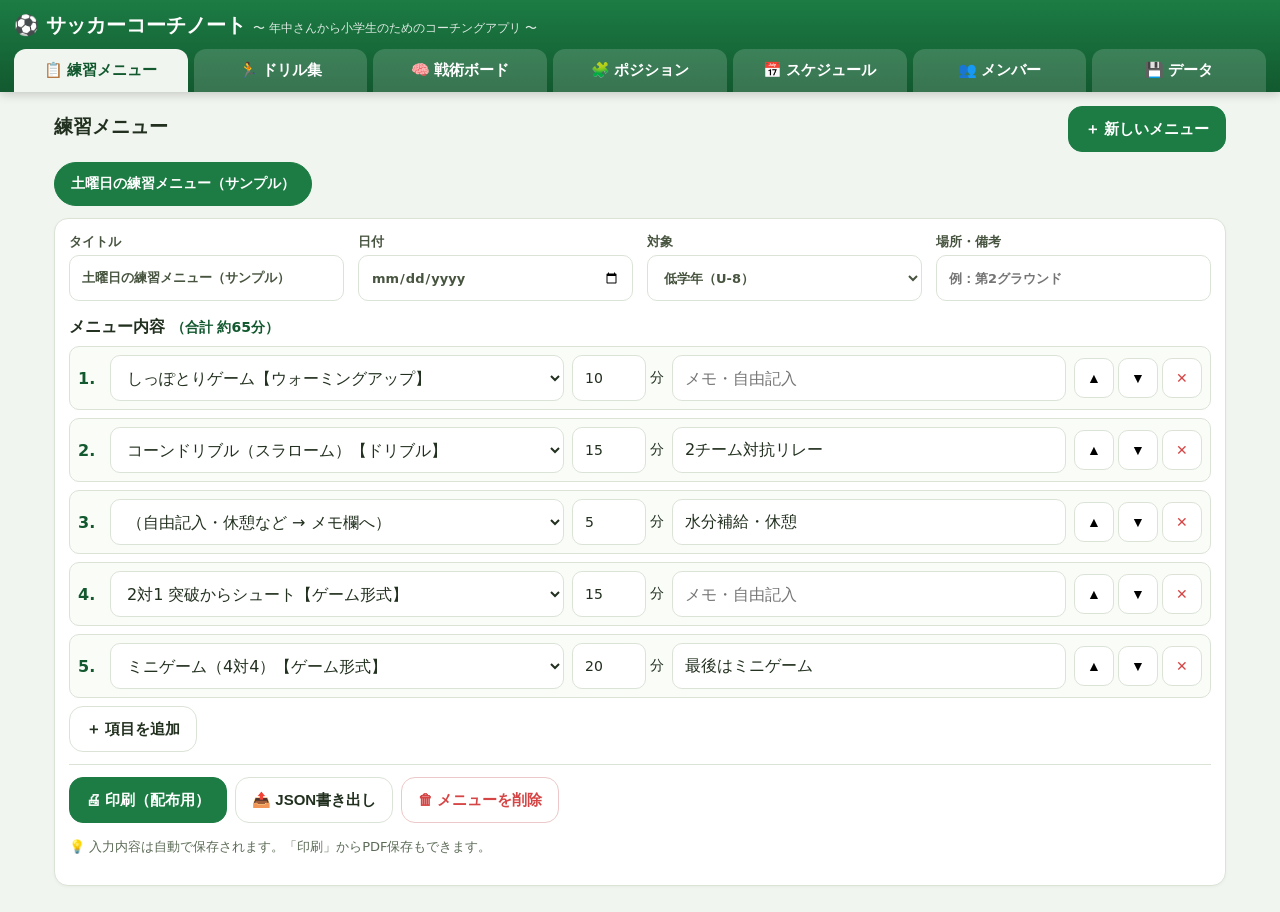
==== index.html @ ff8d27e5 "権限・学年・スケジュール/出欠/結果・パスワード再設定を追加 コア(両バージョン共通)： - スケジュール機能：練習/試合/その他の予定を日時・場所・対戦相手・メニュー付きで管理 - 参加状況(出席/" ====
<!DOCTYPE html>
<html lang="ja">
<head>
<meta charset="utf-8">
<meta name="viewport" content="width=device-width, initial-scale=1, viewport-fit=cover">
<meta name="apple-mobile-web-app-capable" content="yes">
<title>サッカーコーチノート</title>
<link rel="icon" href="data:image/svg+xml,%3Csvg xmlns='http://www.w3.org/2000/svg' viewBox='0 0 100 100'%3E%3Ctext y='.9em' font-size='90'%3E%E2%9A%BD%3C/text%3E%3C/svg%3E">
<link rel="stylesheet" href="css/style.css">
</head>
<body>
<div id="app">

  <header class="app-header">
    <h1>⚽ サッカーコーチノート <small>〜 年中さんから小学生のためのコーチングアプリ 〜</small></h1>
    <nav class="tabs">
      <button class="tab-btn active" data-tab="menus">📋 練習メニュー</button>
      <button class="tab-btn" data-tab="drills">🏃 ドリル集</button>
      <button class="tab-btn" data-tab="board">🧠 戦術ボード</button>
      <button class="tab-btn" data-tab="formation">🧩 ポジション</button>
      <button class="tab-btn" data-tab="schedule">📅 スケジュール</button>
      <button class="tab-btn" data-tab="roster">👥 メンバー</button>
      <button class="tab-btn" data-tab="data">💾 データ</button>
    </nav>
  </header>

  <main>

    <!-- ============ 練習メニュー ============ -->
    <section id="tab-menus" class="tab active">
      <div class="pane-head">
        <h2>練習メニュー</h2>
        <button id="menu-new" class="btn primary">＋ 新しいメニュー</button>
      </div>
      <div id="menu-list" class="chip-list"></div>

      <div id="menu-editor" class="card hidden">
        <div class="form-grid">
          <label>タイトル<input id="menu-title" placeholder="例：土曜日の練習"></label>
          <label>日付<input id="menu-date" type="date"></label>
          <label>対象<select id="menu-age"></select></label>
          <label>場所・備考<input id="menu-note" placeholder="例：第2グラウンド"></label>
        </div>

        <h3>メニュー内容 <span id="menu-total" class="total"></span></h3>
        <div id="menu-items"></div>
        <button id="menu-add-item" class="btn">＋ 項目を追加</button>

        <div class="btn-row end">
          <button id="menu-print" class="btn primary">🖨 印刷（配布用）</button>
          <button id="menu-export" class="btn">📤 JSON書き出し</button>
          <button id="menu-delete" class="btn danger">🗑 メニューを削除</button>
        </div>
        <p class="hint">💡 入力内容は自動で保存されます。「印刷」からPDF保存もできます。</p>
      </div>
    </section>

    <!-- ============ ドリル集 ============ -->
    <section id="tab-drills" class="tab">
      <div class="pane-head">
        <h2>ドリル集（練習の引き出し）</h2>
        <button id="drill-new" class="btn primary">＋ 新しいドリル</button>
      </div>

      <div id="drill-form" class="card hidden">
        <h3 id="drill-form-title">新しいドリル</h3>
        <div class="form-grid">
          <label>ドリル名<input id="df-name" placeholder="例：鳥かごパス"></label>
          <label>カテゴリ<select id="df-category"></select></label>
          <label>対象年齢<select id="df-age"></select></label>
          <label>目安時間（分）<input id="df-duration" type="number" min="0" max="180" inputmode="numeric"></label>
          <label>人数<input id="df-players" placeholder="例：4人1組"></label>
          <label>用具<input id="df-equipment" placeholder="例：コーン4個、ビブス"></label>
        </div>
        <label class="block">やり方<textarea id="df-desc" rows="4" placeholder="ルール・進め方を書きます"></textarea></label>
        <label class="block">コーチングポイント<textarea id="df-points" rows="3" placeholder="声かけのポイントなど"></textarea></label>
        <label class="block">図（戦術ボードで作成したもの）<select id="df-board"></select></label>
        <div class="btn-row end">
          <button id="df-save" class="btn primary">保存</button>
          <button id="df-cancel" class="btn">キャンセル</button>
          <button id="df-delete" class="btn danger hidden">削除</button>
        </div>
      </div>

      <div id="drill-list" class="drill-grid"></div>
    </section>

    <!-- ============ 戦術ボード ============ -->
    <section id="tab-board" class="tab">
      <div class="pane-head">
        <h2>戦術ボード</h2>
        <span class="hint">駒を置く → 指でドラッグして動かす／タップで番号・文字を変更</span>
      </div>

      <div class="board-layout">
        <div class="board-main">
          <div class="toolbar" id="board-tools">
            <button class="tool active" data-tool="select">✋ 移動</button>
            <button class="tool" data-tool="home">🔵 味方</button>
            <button class="tool" data-tool="away">🔴 相手</button>
            <button class="tool" data-tool="ball">⚽ ボール</button>
            <button class="tool" data-tool="cone">🔺 コーン</button>
            <button class="tool" data-tool="marker">🟡 マーカー</button>
            <button class="tool" data-tool="goal">🥅 ゴール</button>
            <button class="tool" data-tool="arrow">➡ 動き</button>
            <button class="tool" data-tool="parrow">⤍ パス(点線)</button>
            <button class="tool" data-tool="pen">✏️ ペン</button>
            <button class="tool" data-tool="text">🔤 文字</button>
            <button class="tool" data-tool="erase">🧹 消す</button>
          </div>
          <div class="toolbar sub">
            <span class="tb-label">色</span>
            <span id="board-colors" class="swatches"></span>
            <select id="board-field" class="field-select"></select>
            <button id="board-undo" class="btn small">↩ 戻す</button>
            <button id="board-clear" class="btn small danger">全消去</button>
          </div>

          <svg id="board-svg" xmlns="http://www.w3.org/2000/svg"></svg>

          <div class="btn-row board-actions">
            <input id="board-name" placeholder="ボード名（例：コーナーキックの守備）">
            <button id="board-save" class="btn primary">💾 保存</button>
            <button id="board-newbtn" class="btn">＋ 新規</button>
            <button id="board-png" class="btn">🖼 PNG保存</button>
            <button id="board-print" class="btn">🖨 印刷</button>
            <span id="board-status" class="status"></span>
          </div>
        </div>

        <aside class="board-side">
          <h3>保存したボード</h3>
          <div id="board-list"></div>
        </aside>
      </div>
    </section>

    <!-- ============ ポジション ============ -->
    <section id="tab-formation" class="tab">
      <div class="pane-head">
        <h2>ポジション（フォーメーション）</h2>
        <span class="hint">選手をドラッグで移動／タップで名前を入力</span>
      </div>

      <div class="board-layout">
        <div class="board-main">
          <div class="toolbar sub">
            <select id="fm-format" class="field-select"></select>
            <select id="fm-preset" class="field-select"></select>
            <input id="fm-name" placeholder="名前（例：vs ○○FC 前半）">
          </div>
          <svg id="formation-svg" xmlns="http://www.w3.org/2000/svg" class="formation"></svg>
          <div class="btn-row board-actions">
            <button id="fm-save" class="btn primary">💾 保存</button>
            <button id="fm-new" class="btn">＋ 新規</button>
            <button id="fm-png" class="btn">🖼 PNG保存</button>
            <button id="fm-print" class="btn">🖨 印刷</button>
            <span id="fm-status" class="status"></span>
          </div>
        </div>

        <aside class="board-side">
          <h3>保存したポジション表</h3>
          <div id="formation-list"></div>
        </aside>
      </div>
    </section>

    <!-- ============ スケジュール ============ -->
    <section id="tab-schedule" class="tab">
      <div class="pane-head">
        <h2>スケジュール（練習・試合・出欠・結果）</h2>
        <div class="btn-row" style="margin-top:0">
          <button id="event-new" class="btn primary coach-only">＋ 新しい予定</button>
          <button id="schedule-print" class="btn">🖨 一覧を印刷</button>
          <button id="schedule-export" class="btn">📤 JSON書き出し</button>
        </div>
      </div>

      <div id="event-form" class="card hidden coach-only" data-id="" data-new="">
        <h3 id="event-form-title">新しい予定</h3>
        <div class="form-grid">
          <label>種別
            <select id="ef-type">
              <option value="practice">練習</option>
              <option value="match">試合</option>
              <option value="other">その他</option>
            </select>
          </label>
          <label>内容・タイトル<input id="ef-title" placeholder="例：土曜練習／練習試合 vs ○○FC"></label>
          <label>日付<input id="ef-date" type="date"></label>
          <label>開始<input id="ef-start" type="time"></label>
          <label>終了<input id="ef-end" type="time"></label>
          <label>場所<input id="ef-place" placeholder="例：第2グラウンド"></label>
          <label id="ef-opponent-wrap">対戦相手<input id="ef-opponent" placeholder="例：さくらFC"></label>
          <label>練習メニュー<select id="ef-menu"></select></label>
        </div>
        <label class="block">メモ・連絡事項<textarea id="ef-note" rows="2" placeholder="集合時間・持ち物など"></textarea></label>
        <div class="btn-row end">
          <button id="ef-save" class="btn primary">保存</button>
          <button id="ef-cancel" class="btn">キャンセル</button>
        </div>
      </div>

      <div class="schedule-layout">
        <div id="event-list" class="event-list"></div>
        <div id="event-detail" class="card hidden"></div>
      </div>
    </section>

    <!-- ============ メンバー ============ -->
    <section id="tab-roster" class="tab">
      <div class="pane-head">
        <h2>メンバー（名簿）</h2>
        <div class="btn-row" style="margin-top:0">
          <button id="roster-new" class="btn primary coach-only">＋ メンバーを追加</button>
          <button id="roster-print" class="btn">🖨 名簿を印刷</button>
        </div>
      </div>

      <div id="member-form" class="card hidden coach-only">
        <h3 id="member-form-title">新しいメンバー</h3>
        <div class="form-grid">
          <label>名前<input id="mf-name" placeholder="例：たろう"></label>
          <label>学年<select id="mf-grade"></select></label>
          <label>背番号<input id="mf-number" inputmode="numeric" placeholder="例：7"></label>
          <label>メモ<input id="mf-note" placeholder="例：ポジションGK・保護者連絡先など"></label>
        </div>
        <div class="btn-row end">
          <button id="mf-save" class="btn primary">保存</button>
          <button id="mf-cancel" class="btn">キャンセル</button>
          <button id="mf-delete" class="btn danger hidden">削除</button>
        </div>
      </div>

      <div id="roster-list" class="drill-grid"></div>
    </section>

    <!-- ============ データ管理 ============ -->
    <section id="tab-data" class="tab">
      <h2>データ管理</h2>
      <div class="card">
        <p id="data-stats"></p>
        <div class="btn-row">
          <button id="data-export" class="btn primary">📤 全データを書き出す（JSON）</button>
          <button id="data-import" class="btn coach-only">📥 データを読み込む</button>
          <input type="file" id="data-file" accept=".json,application/json" hidden>
          <button id="data-reset" class="btn danger coach-only">🗑 全データを削除（初期化）</button>
        </div>
        <p class="hint">
          ・データはこの端末のブラウザ内に自動保存されます。<br>
          ・「書き出す」で作ったJSONファイルを、別のタブレットで「読み込む」と同じデータを使えます。<br>
          ・練習メニュー単体のJSONは、メニュー画面の「JSON書き出し」から出力できます（読み込むと追加取り込みされます）。<br>
          ・図はPNG画像として保存でき、各画面の「印刷」からは紙の配布資料やPDFを作成できます。
        </p>
      </div>
    </section>

  </main>
</div>

<!-- 印刷用領域（印刷時のみ表示） -->
<div id="print-area"></div>

<script src="js/board.js"></script>
<script src="js/app.js"></script>
</body>
</html>
---- css/style.css ----
/* =========================================================
 * サッカーコーチノート スタイル（タブレット優先）
 * ======================================================= */
:root {
  --green: #1c7c44;
  --green-dark: #12592f;
  --bg: #f1f5ef;
  --card: #ffffff;
  --line: #dbe3d7;
  --text: #22301f;
  --accent: #1f6fe0;
  --danger: #d64545;
  --radius: 14px;
}

* { box-sizing: border-box; -webkit-tap-highlight-color: transparent; }

body {
  margin: 0;
  font-family: system-ui, -apple-system, "Segoe UI", "Hiragino Kaku Gothic ProN", "Noto Sans JP", sans-serif;
  background: var(--bg);
  color: var(--text);
  -webkit-text-size-adjust: 100%;
}

/* ---- ヘッダー・タブ ---- */
.app-header {
  position: sticky;
  top: 0;
  z-index: 20;
  background: linear-gradient(180deg, var(--green), var(--green-dark));
  color: #fff;
  padding: 10px 14px 0;
  box-shadow: 0 2px 10px rgba(0, 0, 0, 0.2);
}
.app-header h1 { font-size: 20px; margin: 2px 0 10px; }
.app-header h1 small { font-size: 12px; font-weight: 500; opacity: 0.85; }

.tabs { display: flex; gap: 6px; overflow-x: auto; }
.tab-btn {
  flex: 1;
  min-width: 108px;
  padding: 12px 6px;
  font-size: 15px;
  font-weight: 700;
  border: none;
  border-radius: 12px 12px 0 0;
  background: rgba(255, 255, 255, 0.16);
  color: #fff;
  cursor: pointer;
  white-space: nowrap;
}
.tab-btn.active { background: var(--bg); color: var(--green-dark); }

main { padding: 14px; max-width: 1200px; margin: 0 auto; }
.tab { display: none; }
.tab.active { display: block; }

h2 { font-size: 19px; margin: 6px 0 10px; }
h3 { font-size: 16px; margin: 16px 0 8px; }

.pane-head { display: flex; align-items: center; justify-content: space-between; gap: 10px; flex-wrap: wrap; }
.hidden { display: none !important; }
.hint { color: #5c6b57; font-size: 13px; line-height: 1.7; }
.total { color: var(--green-dark); font-size: 14px; }
.status { color: var(--green-dark); font-weight: 700; font-size: 14px; }

/* ---- ボタン・カード ---- */
.btn {
  min-height: 46px;
  padding: 8px 16px;
  font-size: 15px;
  font-weight: 700;
  border: 1.5px solid var(--line);
  border-radius: var(--radius);
  background: #fff;
  color: var(--text);
  cursor: pointer;
}
.btn:active { transform: scale(0.97); }
.btn.primary { background: var(--green); border-color: var(--green); color: #fff; }
.btn.danger { color: var(--danger); border-color: #ecc8c8; }
.btn.small { min-height: 38px; padding: 4px 10px; font-size: 13px; }
.btn-row { display: flex; gap: 8px; flex-wrap: wrap; align-items: center; margin-top: 12px; }
.btn-row.end { border-top: 1px solid var(--line); padding-top: 12px; }

.icon-btn {
  min-width: 40px;
  min-height: 40px;
  border: 1.5px solid var(--line);
  border-radius: 10px;
  background: #fff;
  font-size: 14px;
  cursor: pointer;
}
.icon-btn.danger { color: var(--danger); }

.card {
  background: var(--card);
  border: 1px solid var(--line);
  border-radius: var(--radius);
  padding: 14px;
  margin: 12px 0;
  box-shadow: 0 1px 3px rgba(0, 0, 0, 0.04);
}

/* ---- フォーム ---- */
input, select, textarea {
  font: inherit;
  color: inherit;
  border: 1.5px solid var(--line);
  border-radius: 10px;
  padding: 10px 12px;
  background: #fff;
  min-height: 46px;
  max-width: 100%;
}
textarea { min-height: 0; line-height: 1.6; }
input:focus, select:focus, textarea:focus { outline: 2px solid var(--green); outline-offset: 0; border-color: var(--green); }

.form-grid {
  display: grid;
  grid-template-columns: repeat(auto-fit, minmax(220px, 1fr));
  gap: 10px 14px;
}
.form-grid label, label.block { display: flex; flex-direction: column; gap: 4px; font-size: 13px; font-weight: 700; color: #47543f; }
label.block { margin-top: 10px; }

/* ---- メニュー一覧チップ ---- */
.chip-list { display: flex; gap: 8px; flex-wrap: wrap; margin: 10px 0; }
.chip {
  padding: 10px 16px;
  min-height: 44px;
  border-radius: 22px;
  border: 1.5px solid var(--line);
  background: #fff;
  font-size: 14px;
  font-weight: 700;
  cursor: pointer;
}
.chip.active { background: var(--green); border-color: var(--green); color: #fff; }

/* ---- メニュー項目 ---- */
.menu-item {
  display: flex;
  align-items: center;
  gap: 8px;
  flex-wrap: wrap;
  padding: 8px;
  border: 1px solid var(--line);
  border-radius: 10px;
  margin-bottom: 8px;
  background: #fafcf8;
}
.mi-num { font-weight: 800; color: var(--green-dark); min-width: 24px; }
.mi-drill { flex: 2 1 220px; }
.mi-time { display: flex; align-items: center; gap: 4px; font-size: 14px; }
.mi-min { width: 74px; }
.mi-note { flex: 2 1 160px; }
.mi-btns { display: flex; gap: 4px; margin-left: auto; }

/* ---- ドリル一覧 ---- */
.drill-grid { display: grid; grid-template-columns: repeat(auto-fill, minmax(300px, 1fr)); gap: 12px; }
.drill-card { margin: 0; display: flex; flex-direction: column; gap: 8px; }
.drill-card-head { display: flex; align-items: center; justify-content: space-between; gap: 8px; font-size: 15px; }
.tag { background: #e7f0e3; color: var(--green-dark); border-radius: 12px; padding: 3px 10px; font-size: 12px; font-weight: 700; white-space: nowrap; }
.drill-card-meta { font-size: 13px; color: #5c6b57; }
.drill-card-desc { font-size: 13px; line-height: 1.7; color: #333; }

/* ---- 戦術ボード ---- */
.board-layout { display: grid; grid-template-columns: minmax(0, 1fr) 280px; gap: 14px; margin-top: 10px; }
@media (max-width: 900px) { .board-layout { grid-template-columns: 1fr; } }

.toolbar { display: flex; gap: 6px; flex-wrap: wrap; margin-bottom: 8px; align-items: center; }
.tool {
  min-height: 46px;
  padding: 6px 12px;
  font-size: 14px;
  font-weight: 700;
  border: 1.5px solid var(--line);
  border-radius: 12px;
  background: #fff;
  cursor: pointer;
}
.tool.active { background: var(--accent); border-color: var(--accent); color: #fff; }
.tb-label { font-size: 13px; font-weight: 700; color: #47543f; }
.swatches { display: flex; gap: 6px; }
.swatch {
  width: 38px;
  height: 38px;
  border-radius: 50%;
  border: 2px solid #c9d2c4;
  cursor: pointer;
  padding: 0;
}
.swatch.active { outline: 3px solid var(--accent); outline-offset: 1px; }
.field-select { min-height: 46px; }

#board-svg {
  width: 100%;
  height: auto;
  max-height: 74vh;
  display: block;
  border-radius: 12px;
  box-shadow: 0 2px 10px rgba(0, 0, 0, 0.12);
  touch-action: none;
  user-select: none;
}
#formation-svg {
  height: 72vh;
  max-width: 100%;
  width: auto;
  display: block;
  margin: 0 auto;
  border-radius: 12px;
  box-shadow: 0 2px 10px rgba(0, 0, 0, 0.12);
  touch-action: none;
  user-select: none;
}

.board-actions input { flex: 1 1 220px; }

.board-side h3 { margin-top: 0; }
.board-item { margin: 0 0 10px; padding: 10px; }
.board-item.active { border-color: var(--green); box-shadow: 0 0 0 2px rgba(28, 124, 68, 0.25); }
.board-item-name { font-size: 13px; font-weight: 700; margin-top: 6px; line-height: 1.5; }
.board-item-name small { color: #5c6b57; font-weight: 500; }
.b-thumb svg { width: 100%; height: auto; display: block; border-radius: 8px; }
.b-thumb.tall svg { max-height: 220px; width: auto; margin: 0 auto; }
.drill-card .b-thumb svg { border-radius: 10px; }

/* =========================================================
 * 印刷
 * ======================================================= */
#print-area { display: none; }

@media print {
  body.printing #app { display: none !important; }
  body.printing #print-area { display: block; }
}

.p-doc { font-size: 12pt; color: #111; }
.p-title {
  font-size: 18pt;
  margin: 0 0 6pt;
  padding-bottom: 4pt;
  border-bottom: 2.5pt solid #1c7c44;
}
.p-meta { font-size: 10.5pt; color: #333; margin-bottom: 10pt; }

.p-drill {
  border: 1pt solid #bbb;
  border-radius: 6pt;
  padding: 8pt 10pt;
  margin-bottom: 8pt;
  break-inside: avoid;
}
.p-drill-head { display: flex; align-items: baseline; gap: 8pt; }
.p-num {
  background: #1c7c44;
  color: #fff;
  border-radius: 50%;
  width: 18pt;
  height: 18pt;
  display: inline-flex;
  align-items: center;
  justify-content: center;
  font-weight: 700;
  font-size: 11pt;
  flex-shrink: 0;
}
.p-drill-name { font-weight: 700; font-size: 13pt; flex: 1; }
.p-min { font-weight: 700; color: #1c7c44; white-space: nowrap; }
.p-tags { font-size: 9.5pt; color: #444; margin: 3pt 0 0 26pt; }
.p-note { font-size: 10pt; margin: 3pt 0 0 26pt; }
.p-body { display: flex; gap: 10pt; margin: 6pt 0 0 26pt; align-items: flex-start; }
.p-fig { width: 58mm; flex-shrink: 0; }
.p-fig svg { width: 100%; height: auto; border: 0.5pt solid #ccc; border-radius: 4pt; }
.p-texts { flex: 1; min-width: 0; }
.p-desc { font-size: 10pt; line-height: 1.65; margin-bottom: 5pt; }
.p-foot { font-size: 8.5pt; color: #999; text-align: right; margin-top: 8pt; }

.p-board-fig svg { width: 100%; height: auto; border: 0.5pt solid #ccc; border-radius: 4pt; }

.p-form-row { display: flex; gap: 8mm; align-items: flex-start; }
.p-form-fig { flex-shrink: 0; }
.p-form-fig svg { height: 195mm; width: auto; border: 0.5pt solid #ccc; border-radius: 4pt; }
.p-table { border-collapse: collapse; flex: 1; font-size: 11pt; }
.p-table th, .p-table td { border: 0.75pt solid #999; padding: 4pt 8pt; text-align: left; min-width: 40pt; }
.p-table th { background: #e7f0e3; }

/* ---- チーム共有版（team/）で使う要素 ---- */
.user-chip { float: right; font-size: 13px; font-weight: 500; margin-top: 2px; }
.user-chip a { color: #fff; }
#sync-status { cursor: pointer; opacity: 0.92; }
#sync-status.error { color: #ffd0d0; font-weight: 700; }

/* =========================================================
 * スケジュール・出欠・結果
 * ======================================================= */
.schedule-layout { display: grid; grid-template-columns: minmax(0, 360px) minmax(0, 1fr); gap: 14px; margin-top: 12px; align-items: start; }
@media (max-width: 820px) { .schedule-layout { grid-template-columns: 1fr; } }

.event-list { display: flex; flex-direction: column; gap: 8px; }
.event-chip {
  display: flex; flex-direction: column; gap: 3px;
  text-align: left; padding: 12px 14px;
  border: 1.5px solid var(--line); border-left: 6px solid var(--accent);
  border-radius: 12px; background: #fff; cursor: pointer; font: inherit;
}
.event-chip.type-match { border-left-color: var(--danger); }
.event-chip.type-other { border-left-color: #999; }
.event-chip.active { box-shadow: 0 0 0 2px rgba(28,124,68,.3); border-color: var(--green); }
.event-chip.past { opacity: .62; }
.ev-date { font-size: 12px; font-weight: 700; color: var(--green-dark); }
.ev-title { font-size: 15px; font-weight: 700; display: flex; align-items: center; gap: 6px; }
.ev-badge { font-size: 11px; font-weight: 700; color: #fff; background: var(--accent); border-radius: 6px; padding: 1px 7px; }
.ev-badge.type-match { background: var(--danger); }
.ev-badge.type-other { background: #888; }
.ev-badge.type-practice { background: var(--green); }
.ev-sub { font-size: 12px; color: #5c6b57; }
.ev-att { white-space: nowrap; }

.event-head { display: flex; align-items: center; justify-content: space-between; gap: 10px; flex-wrap: wrap; }
.event-head h3 { margin: 0; }
.ev-info { margin: 8px 0; font-size: 14px; font-weight: 600; display: flex; flex-wrap: wrap; gap: 4px 10px; align-items: center; }
.ev-note { background: #fafcf8; border: 1px solid var(--line); border-radius: 8px; padding: 8px 10px; font-size: 13px; line-height: 1.7; margin: 6px 0; }

.ev-result { margin: 12px 0; padding: 12px; border: 1px solid var(--line); border-radius: 10px; background: #fff7ed; }
.ev-result h4 { margin: 0 0 8px; }
.score-row { display: flex; align-items: center; gap: 8px; font-weight: 700; flex-wrap: wrap; }
.score-row input { width: 64px; text-align: center; font-size: 18px; }
.ev-result textarea { width: 100%; margin-top: 8px; }
.score-view { font-size: 20px; font-weight: 800; color: var(--green-dark); margin: 4px 0; }

.att-block { margin-top: 14px; }
.att-block h4 { margin: 0 0 8px; }
.att-block h4 small { font-weight: 500; color: #5c6b57; }
.att-row { display: flex; align-items: center; justify-content: space-between; gap: 8px; flex-wrap: wrap; padding: 7px 8px; border-bottom: 1px solid var(--line); }
.att-row.mine { background: #edf6ef; border-radius: 8px; }
.att-name { font-size: 14px; font-weight: 600; display: flex; align-items: center; gap: 6px; }
.att-name small { color: #5c6b57; font-weight: 500; }
.att-name .you { background: var(--green); color: #fff; font-size: 10px; border-radius: 6px; padding: 1px 6px; }
.att-btns { display: flex; gap: 4px; }
.att-btn {
  min-height: 40px; padding: 4px 10px; font-size: 13px; font-weight: 700;
  border: 1.5px solid var(--line); border-radius: 9px; background: #fff; color: #555; cursor: pointer;
}
.att-btn:disabled { opacity: .45; cursor: default; }
.att-btn.att-present.on { background: #1c7c44; border-color: #1c7c44; color: #fff; }
.att-btn.att-absent.on { background: var(--danger); border-color: var(--danger); color: #fff; }
.att-btn.att-maybe.on { background: #e8a614; border-color: #e8a614; color: #fff; }

/* ---- メンバー ---- */
.member-card { margin: 0; }
.member-main { display: flex; align-items: center; gap: 8px; font-size: 16px; }
.member-num { font-weight: 800; color: var(--green-dark); }

/* ---- 権限：プレイヤーは編集UIを隠す ---- */
body.role-player .coach-only { display: none !important; }

/* ---- 印刷：ワイド表・出欠セル ---- */
.p-table.wide { width: 100%; }
.p-table.wide td, .p-table.wide th { min-width: 0; }
.att-cell { text-align: center; font-weight: 700; font-size: 13pt; }
.user-chip .role-tag { background: rgba(255,255,255,.22); border-radius: 8px; padding: 1px 8px; font-size: 11px; margin-left: 6px; }
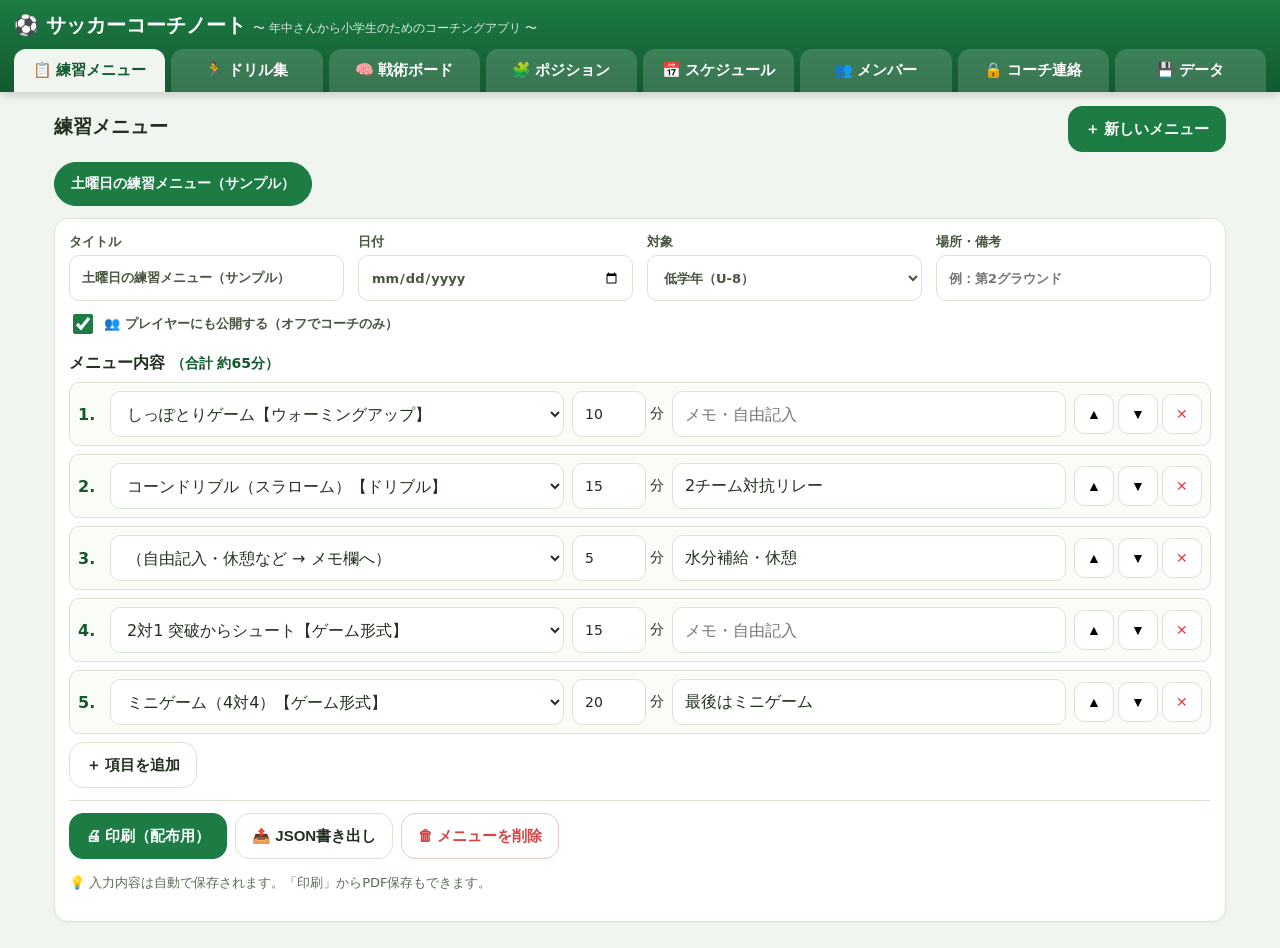
==== commit d61ecdb4: "項目ごとの公開/非公開設定とコーチ連絡タブを追加 公開/非公開: - 練習メニュー・ドリル・戦術ボード・ポジション・予定に「プレイヤーに公開/コーチのみ」   トグル(vis)を追加。一覧・カレンダー" ====
--- a/index.html
+++ b/index.html
@@ -20,6 +20,7 @@
       <button class="tab-btn" data-tab="formation">🧩 ポジション</button>
       <button class="tab-btn" data-tab="schedule">📅 スケジュール</button>
       <button class="tab-btn" data-tab="roster">👥 メンバー</button>
+      <button class="tab-btn coach-only" data-tab="coachnotes">🔒 コーチ連絡</button>
       <button class="tab-btn" data-tab="data">💾 データ</button>
     </nav>
   </header>
@@ -30,7 +31,7 @@
     <section id="tab-menus" class="tab active">
       <div class="pane-head">
         <h2>練習メニュー</h2>
-        <button id="menu-new" class="btn primary">＋ 新しいメニュー</button>
+        <button id="menu-new" class="btn primary coach-only">＋ 新しいメニュー</button>
       </div>
       <div id="menu-list" class="chip-list"></div>
 
@@ -42,16 +43,19 @@
           <label>場所・備考<input id="menu-note" placeholder="例：第2グラウンド"></label>
         </div>
 
+        <label class="vis-toggle coach-only"><input type="checkbox" id="menu-visible" checked> 👥 プレイヤーにも公開する（オフでコーチのみ）</label>
+
         <h3>メニュー内容 <span id="menu-total" class="total"></span></h3>
         <div id="menu-items"></div>
-        <button id="menu-add-item" class="btn">＋ 項目を追加</button>
+        <button id="menu-add-item" class="btn coach-only">＋ 項目を追加</button>
 
         <div class="btn-row end">
           <button id="menu-print" class="btn primary">🖨 印刷（配布用）</button>
           <button id="menu-export" class="btn">📤 JSON書き出し</button>
-          <button id="menu-delete" class="btn danger">🗑 メニューを削除</button>
-        </div>
-        <p class="hint">💡 入力内容は自動で保存されます。「印刷」からPDF保存もできます。</p>
+          <button id="menu-delete" class="btn danger coach-only">🗑 メニューを削除</button>
+        </div>
+        <p class="hint coach-only">💡 入力内容は自動で保存されます。「印刷」からPDF保存もできます。</p>
+        <p class="hint player-only">👀 このメニューは閲覧専用です。「印刷」からPDF保存できます。</p>
       </div>
     </section>
 
@@ -59,10 +63,10 @@
     <section id="tab-drills" class="tab">
       <div class="pane-head">
         <h2>ドリル集（練習の引き出し）</h2>
-        <button id="drill-new" class="btn primary">＋ 新しいドリル</button>
-      </div>
-
-      <div id="drill-form" class="card hidden">
+        <button id="drill-new" class="btn primary coach-only">＋ 新しいドリル</button>
+      </div>
+
+      <div id="drill-form" class="card hidden coach-only">
         <h3 id="drill-form-title">新しいドリル</h3>
         <div class="form-grid">
           <label>ドリル名<input id="df-name" placeholder="例：鳥かごパス"></label>
@@ -75,6 +79,7 @@
         <label class="block">やり方<textarea id="df-desc" rows="4" placeholder="ルール・進め方を書きます"></textarea></label>
         <label class="block">コーチングポイント<textarea id="df-points" rows="3" placeholder="声かけのポイントなど"></textarea></label>
         <label class="block">図（戦術ボードで作成したもの）<select id="df-board"></select></label>
+        <label class="vis-toggle"><input type="checkbox" id="df-visible" checked> 👥 プレイヤーにも公開する（オフでコーチのみ）</label>
         <div class="btn-row end">
           <button id="df-save" class="btn primary">保存</button>
           <button id="df-cancel" class="btn">キャンセル</button>
@@ -94,7 +99,7 @@
 
       <div class="board-layout">
         <div class="board-main">
-          <div class="toolbar" id="board-tools">
+          <div class="toolbar coach-only" id="board-tools">
             <button class="tool active" data-tool="select">✋ 移動</button>
             <button class="tool" data-tool="home">🔵 味方</button>
             <button class="tool" data-tool="away">🔴 相手</button>
@@ -108,7 +113,7 @@
             <button class="tool" data-tool="text">🔤 文字</button>
             <button class="tool" data-tool="erase">🧹 消す</button>
           </div>
-          <div class="toolbar sub">
+          <div class="toolbar sub coach-only">
             <span class="tb-label">色</span>
             <span id="board-colors" class="swatches"></span>
             <select id="board-field" class="field-select"></select>
@@ -118,10 +123,11 @@
 
           <svg id="board-svg" xmlns="http://www.w3.org/2000/svg"></svg>
 
+          <label class="vis-toggle coach-only"><input type="checkbox" id="board-visible" checked> 👥 プレイヤーにも公開する（オフでコーチのみ）</label>
           <div class="btn-row board-actions">
-            <input id="board-name" placeholder="ボード名（例：コーナーキックの守備）">
-            <button id="board-save" class="btn primary">💾 保存</button>
-            <button id="board-newbtn" class="btn">＋ 新規</button>
+            <input id="board-name" class="coach-only" placeholder="ボード名（例：コーナーキックの守備）">
+            <button id="board-save" class="btn primary coach-only">💾 保存</button>
+            <button id="board-newbtn" class="btn coach-only">＋ 新規</button>
             <button id="board-png" class="btn">🖼 PNG保存</button>
             <button id="board-print" class="btn">🖨 印刷</button>
             <span id="board-status" class="status"></span>
@@ -139,20 +145,46 @@
     <section id="tab-formation" class="tab">
       <div class="pane-head">
         <h2>ポジション（フォーメーション）</h2>
-        <span class="hint">選手をドラッグで移動／タップで名前を入力</span>
+        <span class="hint">選手をドラッグで移動／タップで選手・役割を設定</span>
+      </div>
+
+      <!-- ポジション枠の編集モーダル -->
+      <div id="fm-slot-modal" class="modal-overlay hidden">
+        <div class="modal-box">
+          <h3 id="fm-slot-title">選手を設定</h3>
+          <label class="block">登録メンバーから選ぶ
+            <select id="fm-slot-member"></select>
+          </label>
+          <label class="block" id="fm-slot-name-wrap">名前（自由入力）
+            <input id="fm-slot-name" placeholder="例：たろう">
+          </label>
+          <label class="block">背番号
+            <input id="fm-slot-num" inputmode="numeric" placeholder="例：7">
+          </label>
+          <div class="block">
+            <span class="field-label">役割（ポジション）</span>
+            <div id="fm-slot-roles" class="role-pick"></div>
+          </div>
+          <div class="btn-row end">
+            <button id="fm-slot-save" class="btn primary">決定</button>
+            <button id="fm-slot-clear" class="btn">空欄にする</button>
+            <button id="fm-slot-cancel" class="btn">キャンセル</button>
+          </div>
+        </div>
       </div>
 
       <div class="board-layout">
         <div class="board-main">
           <div class="toolbar sub">
-            <select id="fm-format" class="field-select"></select>
-            <select id="fm-preset" class="field-select"></select>
-            <input id="fm-name" placeholder="名前（例：vs ○○FC 前半）">
+            <select id="fm-format" class="field-select coach-only"></select>
+            <select id="fm-preset" class="field-select coach-only"></select>
+            <input id="fm-name" class="coach-only" placeholder="名前（例：vs ○○FC 前半）">
+            <label class="vis-toggle coach-only"><input type="checkbox" id="fm-visible" checked> 👥 プレイヤーに公開</label>
           </div>
           <svg id="formation-svg" xmlns="http://www.w3.org/2000/svg" class="formation"></svg>
           <div class="btn-row board-actions">
-            <button id="fm-save" class="btn primary">💾 保存</button>
-            <button id="fm-new" class="btn">＋ 新規</button>
+            <button id="fm-save" class="btn primary coach-only">💾 保存</button>
+            <button id="fm-new" class="btn coach-only">＋ 新規</button>
             <button id="fm-png" class="btn">🖼 PNG保存</button>
             <button id="fm-print" class="btn">🖨 印刷</button>
             <span id="fm-status" class="status"></span>
@@ -196,11 +228,45 @@
           <label>練習メニュー<select id="ef-menu"></select></label>
         </div>
         <label class="block">メモ・連絡事項<textarea id="ef-note" rows="2" placeholder="集合時間・持ち物など"></textarea></label>
+        <label class="vis-toggle"><input type="checkbox" id="ef-visible" checked> 👥 プレイヤーにも公開する（オフでコーチのみ）</label>
+
+        <div id="ef-repeat-wrap" class="ef-repeat">
+          <div class="form-grid">
+            <label>複数日にまとめて登録
+              <select id="ef-repeat">
+                <option value="none">1日だけ登録</option>
+                <option value="weekly">毎週（同じ曜日）</option>
+                <option value="biweekly">隔週（2週ごと）</option>
+                <option value="daily">毎日（連続）</option>
+              </select>
+            </label>
+            <label id="ef-repeat-count-wrap">回数（最初の日を含む）
+              <input id="ef-repeat-count" type="number" min="2" max="30" value="4" inputmode="numeric">
+            </label>
+          </div>
+          <p class="hint" id="ef-repeat-hint"></p>
+        </div>
+
         <div class="btn-row end">
           <button id="ef-save" class="btn primary">保存</button>
           <button id="ef-cancel" class="btn">キャンセル</button>
         </div>
       </div>
+
+      <div class="sv-bar">
+        <div class="sv-toggle">
+          <button id="sv-list" class="sv-btn active">☰ リスト</button>
+          <button id="sv-cal" class="sv-btn">📅 カレンダー</button>
+        </div>
+        <div id="cal-nav" class="cal-nav">
+          <button id="cal-prev" class="btn small" title="前の月">‹</button>
+          <span id="cal-label" class="cal-label"></span>
+          <button id="cal-next" class="btn small" title="次の月">›</button>
+          <button id="cal-today" class="btn small">今月</button>
+        </div>
+      </div>
+
+      <div id="event-calendar"></div>
 
       <div class="schedule-layout">
         <div id="event-list" class="event-list"></div>
@@ -215,6 +281,9 @@
         <div class="btn-row" style="margin-top:0">
           <button id="roster-new" class="btn primary coach-only">＋ メンバーを追加</button>
           <button id="roster-print" class="btn">🖨 名簿を印刷</button>
+          <button id="roster-csv-export" class="btn">📤 CSV書き出し</button>
+          <button id="roster-csv-import" class="btn coach-only">📥 CSV読み込み</button>
+          <input type="file" id="roster-csv-file" accept=".csv,text/csv" hidden>
         </div>
       </div>
 
@@ -234,6 +303,25 @@
       </div>
 
       <div id="roster-list" class="drill-grid"></div>
+    </section>
+
+    <!-- ============ コーチ連絡（コーチ専用） ============ -->
+    <section id="tab-coachnotes" class="tab coach-only">
+      <div class="pane-head">
+        <h2>🔒 コーチ連絡（コーチ専用）</h2>
+        <span class="hint">この内容はコーチだけが見られます。プレイヤーには表示されません。</span>
+      </div>
+
+      <div class="card">
+        <label class="block">連絡・メモを投稿
+          <textarea id="cn-input" rows="3" placeholder="例：土曜は用具当番が田中コーチ。ビブスの洗濯をお願いします。"></textarea>
+        </label>
+        <div class="btn-row end">
+          <button id="cn-post" class="btn primary">投稿する</button>
+        </div>
+      </div>
+
+      <div id="cn-list"></div>
     </section>
 
     <!-- ============ データ管理 ============ -->
--- a/css/style.css
+++ b/css/style.css
@@ -364,3 +364,114 @@
 .p-table.wide td, .p-table.wide th { min-width: 0; }
 .att-cell { text-align: center; font-weight: 700; font-size: 13pt; }
 .user-chip .role-tag { background: rgba(255,255,255,.22); border-radius: 8px; padding: 1px 8px; font-size: 11px; margin-left: 6px; }
+
+/* =========================================================
+ * ポジション枠 編集モーダル
+ * ======================================================= */
+.modal-overlay {
+  position: fixed; inset: 0; z-index: 100;
+  background: rgba(0, 0, 0, .45);
+  display: flex; align-items: center; justify-content: center;
+  padding: 16px;
+}
+.modal-box {
+  background: #fff; border-radius: 16px; padding: 20px;
+  width: 100%; max-width: 420px; max-height: 90vh; overflow-y: auto;
+  box-shadow: 0 16px 50px rgba(0, 0, 0, .35);
+}
+.modal-box h3 { margin: 0 0 10px; }
+.modal-box .block { display: block; margin-top: 12px; font-size: 13px; font-weight: 700; color: #47543f; }
+.modal-box .block input, .modal-box .block select { width: 100%; margin-top: 4px; }
+.field-label { display: block; margin-bottom: 4px; }
+
+.role-pick { display: flex; gap: 8px; }
+.role-btn {
+  flex: 1; min-height: 46px; font-size: 15px; font-weight: 800;
+  border: 2px solid var(--line); border-radius: 12px; background: #fff; color: #555; cursor: pointer;
+}
+.role-btn.on { background: var(--rc, var(--accent)); border-color: var(--rc, var(--accent)); color: #fff; }
+
+/* プレイヤー(参照のみ)専用の表示。既定は非表示、role-playerのときだけ表示 */
+.player-only { display: none !important; }
+body.role-player .player-only { display: block !important; }
+
+/* 閲覧専用（プレイヤー）のメニュー内容表示 */
+.menu-item.view { background: #fff; }
+.mi-vtitle { flex: 2 1 220px; font-weight: 700; }
+.mi-vmin { font-weight: 700; color: var(--green-dark); white-space: nowrap; }
+.mi-vnote { flex: 1 1 160px; color: #5c6b57; font-size: 13px; }
+
+/* 予定フォームの「複数日登録」ブロック */
+.ef-repeat { margin-top: 10px; padding-top: 10px; border-top: 1px dashed var(--line); }
+.ef-repeat #ef-repeat-hint { margin: 4px 0 0; color: #1c7c44; }
+
+/* =========================================================
+ * スケジュール カレンダー表示
+ * ======================================================= */
+.sv-bar { display: flex; align-items: center; justify-content: space-between; gap: 10px; flex-wrap: wrap; margin-top: 12px; }
+.sv-toggle { display: inline-flex; border: 1.5px solid var(--line); border-radius: 12px; overflow: hidden; background: #fff; }
+.sv-btn { min-height: 42px; padding: 6px 16px; font: inherit; font-weight: 700; border: none; background: #fff; color: #555; cursor: pointer; }
+.sv-btn.active { background: var(--green); color: #fff; }
+
+.cal-nav { display: none; align-items: center; gap: 8px; }
+#tab-schedule.cal-mode .cal-nav { display: flex; }
+.cal-label { font-size: 16px; font-weight: 800; color: var(--green-dark); min-width: 120px; text-align: center; }
+
+#event-calendar { display: none; margin-top: 12px; }
+#tab-schedule.cal-mode #event-calendar { display: block; }
+#tab-schedule.cal-mode #event-list { display: none; }
+#tab-schedule.cal-mode .schedule-layout { grid-template-columns: 1fr; }
+
+.cal-grid { display: grid; grid-template-columns: repeat(7, 1fr); gap: 4px; }
+.cal-dow { text-align: center; font-weight: 700; font-size: 12px; padding: 4px 0; color: #47543f; }
+.cal-dow.sun { color: var(--danger); }
+.cal-dow.sat { color: var(--accent); }
+.cal-cell {
+  min-height: 92px; border: 1px solid var(--line); border-radius: 8px; padding: 3px;
+  background: #fff; display: flex; flex-direction: column; gap: 2px; overflow: hidden;
+}
+.cal-cell.empty { background: transparent; border: none; }
+#tab-schedule.cal-mode.role-coach .cal-cell[data-date], body:not(.role-player) .cal-cell[data-date] { cursor: pointer; }
+.cal-cell.today { border-color: var(--green); box-shadow: inset 0 0 0 1.5px var(--green); }
+.cal-daynum { font-size: 12px; font-weight: 700; display: flex; align-items: center; gap: 4px; }
+.cal-cell.sun .cal-daynum { color: var(--danger); }
+.cal-cell.sat .cal-daynum { color: var(--accent); }
+.cal-todaymark { background: var(--green); color: #fff; border-radius: 6px; font-size: 9px; padding: 0 5px; font-weight: 700; }
+.cal-evs { display: flex; flex-direction: column; gap: 2px; }
+.cal-ev {
+  display: block; width: 100%; text-align: left; font-size: 11px; line-height: 1.4;
+  padding: 2px 5px; border-radius: 5px; border: none; color: #fff; cursor: pointer;
+  white-space: nowrap; overflow: hidden; text-overflow: ellipsis; background: var(--green);
+}
+.cal-ev.type-match { background: var(--danger); }
+.cal-ev.type-practice { background: var(--green); }
+.cal-ev.type-other { background: #888; }
+.cal-ev.sel { outline: 2px solid #111; outline-offset: 1px; }
+.cal-help { margin-top: 8px; }
+
+@media (max-width: 620px) {
+  .cal-cell { min-height: 64px; }
+  .cal-ev { font-size: 10px; padding: 1px 3px; }
+  .cal-grid { gap: 2px; }
+}
+
+/* =========================================================
+ * 公開/非公開トグル・バッジ、コーチ連絡
+ * ======================================================= */
+.vis-toggle {
+  display: flex; align-items: center; gap: 8px; margin-top: 10px;
+  font-size: 13px; font-weight: 700; color: #47543f; cursor: pointer;
+}
+.vis-toggle input { width: 20px; height: 20px; min-height: 0; flex: 0 0 auto; accent-color: var(--green); }
+.vis-badge {
+  display: inline-block; margin-left: 8px; font-size: 11px; font-weight: 700;
+  color: #8a5a1a; background: #fdf1dc; border: 1px solid #f0d9a8; border-radius: 8px; padding: 1px 8px; white-space: nowrap;
+}
+
+/* コーチ連絡 */
+.cn-item { margin: 0 0 10px; }
+.cn-meta { display: flex; align-items: center; gap: 10px; font-size: 13px; color: #5c6b57; }
+.cn-meta b { color: var(--green-dark); }
+.cn-time { font-size: 12px; }
+.cn-meta .cn-del { margin-left: auto; }
+.cn-text { margin-top: 6px; font-size: 14px; line-height: 1.7; white-space: pre-wrap; word-break: break-word; }
